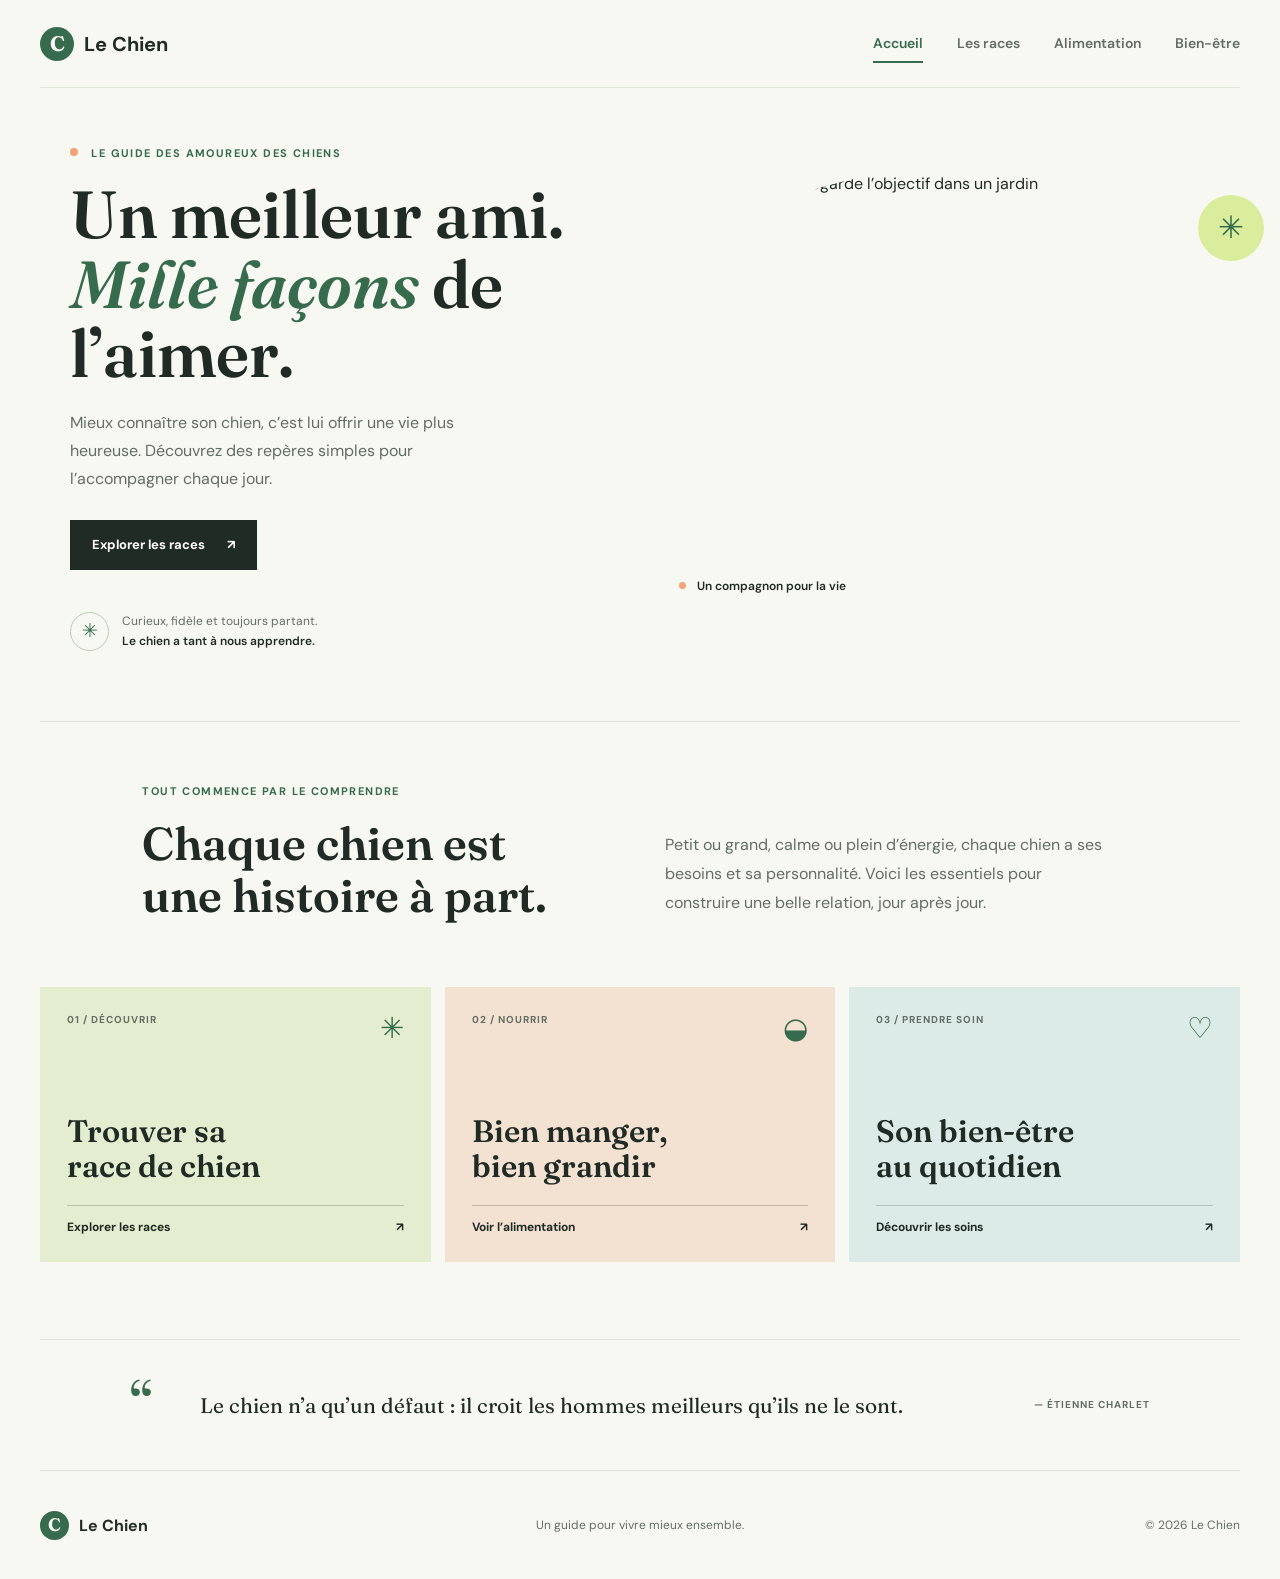
==== chien/index.html @ e468766b "mon premier commit" ====
<!doctype html>
<html lang="fr">
<head>
	<meta charset="utf-8">
	<meta name="viewport" content="width=device-width, initial-scale=1">
	<meta name="description" content="Un guide simple pour mieux comprendre les chiens, choisir une race et prendre soin de son compagnon.">
	<title>Le Chien — mieux comprendre son compagnon</title>
	<link rel="preconnect" href="https://fonts.googleapis.com">
	<link rel="preconnect" href="https://fonts.gstatic.com" crossorigin>
	<link href="https://fonts.googleapis.com/css2?family=DM+Sans:wght@400;500;600;700&family=Fraunces:opsz,wght@9..144,600;9..144,700&display=swap" rel="stylesheet">
	<link rel="stylesheet" href="style.css">
	<script src="script.js" defer></script>
</head>
<body>
	<header class="site-header">
		<a class="wordmark" href="index.html" aria-label="Le Chien, accueil"><span class="mark" aria-hidden="true">C</span> Le Chien</a>
		<button class="menu-toggle" type="button" aria-expanded="false" aria-controls="site-nav" aria-label="Ouvrir le menu"><span></span><span></span></button>
		<nav class="site-nav" id="site-nav" aria-label="Navigation principale">
			<a href="index.html" aria-current="page">Accueil</a>
			<a href="races.html">Les races</a>
			<a href="alimentation.html">Alimentation</a>
			<a href="soins.html">Bien-être</a>
		</nav>
	</header>

	<main>
		<section class="hero home-hero">
			<div class="hero-copy">
				<p class="eyebrow"><span class="eyebrow-dot"></span> Le guide des amoureux des chiens</p>
				<h1>Un meilleur ami.<br><em>Mille façons</em> de l’aimer.</h1>
				<p class="hero-text">Mieux connaître son chien, c’est lui offrir une vie plus heureuse. Découvrez des repères simples pour l’accompagner chaque jour.</p>
				<a class="button button-dark" href="races.html">Explorer les races <span aria-hidden="true">↗</span></a>
				<div class="hero-note"><span class="note-icon" aria-hidden="true">✳</span><span>Curieux, fidèle et toujours partant.<br><strong>Le chien a tant à nous apprendre.</strong></span></div>
			</div>
			<div class="hero-image-wrap">
				<img class="hero-image" src="https://images.unsplash.com/photo-1552053831-71594a27632d?auto=format&fit=crop&w=1200&q=85" alt="Un golden retriever regarde l’objectif dans un jardin">
				<div class="image-caption"><span class="caption-dot"></span> Un compagnon pour la vie</div>
				<span class="hero-sun" aria-hidden="true">✳</span>
			</div>
		</section>

		<section class="intro-band">
			<p class="eyebrow">Tout commence par le comprendre</p>
			<div class="intro-row"><h2>Chaque chien est<br>une histoire à part.</h2><p>Petit ou grand, calme ou plein d’énergie, chaque chien a ses besoins et sa personnalité. Voici les essentiels pour construire une belle relation, jour après jour.</p></div>
		</section>

		<section class="topic-grid" aria-label="Découvrir le guide">
			<a class="topic-card topic-races" href="races.html">
				<span class="topic-number">01 / DÉCOUVRIR</span>
				<span class="topic-icon" aria-hidden="true">✳</span>
				<h3>Trouver sa<br>race de chien</h3>
				<span class="topic-link">Explorer les races <span aria-hidden="true">↗</span></span>
			</a>
			<a class="topic-card topic-food" href="alimentation.html">
				<span class="topic-number">02 / NOURRIR</span>
				<span class="topic-icon" aria-hidden="true">◒</span>
				<h3>Bien manger,<br>bien grandir</h3>
				<span class="topic-link">Voir l’alimentation <span aria-hidden="true">↗</span></span>
			</a>
			<a class="topic-card topic-care" href="soins.html">
				<span class="topic-number">03 / PRENDRE SOIN</span>
				<span class="topic-icon" aria-hidden="true">♡</span>
				<h3>Son bien-être<br>au quotidien</h3>
				<span class="topic-link">Découvrir les soins <span aria-hidden="true">↗</span></span>
			</a>
		</section>

		<section class="quote-strip"><span class="quote-mark" aria-hidden="true">“</span><p>Le chien n’a qu’un défaut : il croit les hommes meilleurs qu’ils ne le sont.</p><span class="quote-credit">— ÉTIENNE CHARLET</span></section>
	</main>

	<footer class="site-footer"><a class="wordmark footer-mark" href="index.html"><span class="mark" aria-hidden="true">C</span> Le Chien</a><p>Un guide pour vivre mieux ensemble.</p><span class="copyright">© <span data-year></span> Le Chien</span></footer>
</body>
</html>
---- chien/style.css ----
:root {
  color-scheme: light;
  --ink: #202b25;
  --muted: #626d65;
  --green: #376b4d;
  --lime: #d9ed9c;
  --paper: #f8f8f2;
  --line: #dfe4d9;
  --orange: #f1a476;
  --serif: "Fraunces", Georgia, serif;
  --sans: "DM Sans", sans-serif;
}

* { box-sizing: border-box; }
html { scroll-behavior: smooth; }
body { margin: 0; background: var(--paper); color: var(--ink); font-family: var(--sans); font-size: 16px; line-height: 1.6; }
img { display: block; max-width: 100%; }
a { color: inherit; text-decoration: none; }
button { font: inherit; }
.site-header { width: min(1280px, calc(100% - 80px)); height: 88px; margin: 0 auto; display: flex; align-items: center; justify-content: space-between; border-bottom: 1px solid var(--line); }
.wordmark { display: inline-flex; align-items: center; gap: 10px; font-weight: 700; font-size: 20px; letter-spacing: 0; }
.mark { display: grid; place-items: center; width: 34px; height: 34px; border-radius: 50%; color: var(--paper); background: var(--green); font-family: var(--serif); font-size: 21px; }
.site-nav { display: flex; align-items: center; gap: 34px; }
.site-nav a { padding: 8px 0; color: var(--muted); font-size: 14px; font-weight: 600; transition: color .2s ease; }
.site-nav a:hover, .site-nav a[aria-current="page"] { color: var(--green); }
.site-nav a[aria-current="page"] { box-shadow: inset 0 -2px var(--green); }
.menu-toggle { display: none; }
.hero, .intro-band, .topic-grid, .quote-strip, .inner-page, .site-footer { width: min(1280px, calc(100% - 80px)); margin-inline: auto; }
.home-hero { min-height: 590px; display: grid; grid-template-columns: 1fr 1.08fr; align-items: center; gap: 52px; padding-block: 58px 70px; }
.hero-copy { padding: 0 0 0 30px; }
.eyebrow { margin: 0 0 19px; color: var(--green); font-size: 11px; line-height: 1.4; font-weight: 700; letter-spacing: 1.4px; text-transform: uppercase; }
.eyebrow-dot, .caption-dot { display: inline-block; width: 8px; height: 8px; margin-right: 9px; border-radius: 50%; background: var(--orange); vertical-align: 1px; }
h1, h2, h3, p { margin-top: 0; }
h1, .intro-row h2, .section-title h2, .closing-band h2 { font-family: var(--serif); font-weight: 600; letter-spacing: 0; }
.hero h1, .page-heading h1 { margin-bottom: 21px; font-size: clamp(52px, 5.2vw, 76px); line-height: 1.04; }
h1 em { color: var(--green); font-weight: 600; }
.hero-text, .page-lead { max-width: 440px; margin-bottom: 27px; color: var(--muted); font-size: 16px; line-height: 1.75; }
.button { display: inline-flex; min-height: 50px; align-items: center; justify-content: center; gap: 22px; padding: 0 21px; border: 1px solid transparent; font-size: 13px; font-weight: 700; transition: background .2s ease, color .2s ease, transform .2s ease; }
.button:hover { transform: translateY(-2px); }
.button-dark { color: white; background: var(--ink); }
.button-dark:hover { background: var(--green); }
.button-outline { border-color: var(--ink); }
.button-outline:hover { color: white; background: var(--ink); }
.hero-note { display: flex; align-items: center; gap: 13px; margin-top: 42px; color: var(--muted); font-size: 12px; line-height: 1.6; }
.hero-note strong { color: var(--ink); font-weight: 600; }
.note-icon { display: grid; width: 39px; height: 39px; place-items: center; border: 1px solid #bdcbb6; border-radius: 50%; color: var(--green); font-size: 19px; }
.hero-image-wrap { position: relative; min-height: 455px; }
.hero-image { width: 100%; height: 455px; object-fit: cover; object-position: center 45%; border-radius: 48% 48% 3px 3px; }
.image-caption { position: absolute; bottom: 20px; left: 20px; padding: 10px 15px; background: var(--paper); font-size: 12px; font-weight: 600; }
.caption-dot { width: 7px; height: 7px; margin-right: 8px; }
.hero-sun { position: absolute; top: 24px; right: -24px; display: grid; width: 66px; height: 66px; place-items: center; border-radius: 50%; background: var(--lime); color: var(--green); font-size: 31px; }
.intro-band { padding: 62px 8% 66px; border-top: 1px solid var(--line); }
.intro-row { display: grid; grid-template-columns: 1fr 1fr; align-items: end; gap: 50px; }
.intro-row h2, .section-title h2, .closing-band h2 { margin-bottom: 0; font-size: 46px; line-height: 1.12; }
.intro-row > p { max-width: 450px; margin: 0 0 4px; color: var(--muted); line-height: 1.8; }
.topic-grid { display: grid; grid-template-columns: repeat(3, 1fr); gap: 14px; padding-bottom: 77px; }
.topic-card { position: relative; display: flex; min-height: 275px; flex-direction: column; align-items: flex-start; padding: 25px 27px; overflow: hidden; transition: transform .2s ease; }
.topic-card:hover { transform: translateY(-4px); }
.topic-races { background: #e4edcf; }
.topic-food { background: #f3e1d1; }
.topic-care { background: #dcebe7; }
.topic-number { color: var(--muted); font-size: 10px; font-weight: 700; letter-spacing: 1px; }
.topic-icon { position: absolute; top: 18px; right: 27px; color: var(--green); font-size: 29px; }
.topic-card h3 { margin: auto 0 22px; font-family: var(--serif); font-size: 31px; line-height: 1.12; font-weight: 600; }
.topic-link { display: flex; width: 100%; justify-content: space-between; padding-top: 12px; border-top: 1px solid #5265504d; font-size: 12px; font-weight: 700; }
.quote-strip { display: grid; grid-template-columns: 52px 1fr auto; align-items: center; gap: 18px; padding: 34px 7%; border-top: 1px solid var(--line); border-bottom: 1px solid var(--line); }
.quote-mark { color: var(--green); font-family: var(--serif); font-size: 62px; line-height: 1; }
.quote-strip p { margin: 0; font-family: var(--serif); font-size: 21px; }
.quote-credit { color: var(--muted); font-size: 10px; font-weight: 700; letter-spacing: 1px; }
.site-footer { display: grid; grid-template-columns: 1fr 1fr 1fr; align-items: center; min-height: 108px; }
.footer-mark { font-size: 16px; }
.footer-mark .mark { width: 29px; height: 29px; font-size: 18px; }
.site-footer > p, .copyright { margin: 0; color: var(--muted); font-size: 12px; }
.site-footer > p { text-align: center; }
.copyright { text-align: right; }
.inner-page { padding-bottom: 70px; }
.page-heading { max-width: 740px; padding: 76px 0 46px 8%; }
.page-heading h1 { margin-bottom: 20px; }
.page-lead { max-width: 550px; margin-bottom: 0; }
.breed-section { padding: 12px 8% 64px; }
.filter-row { display: flex; align-items: center; justify-content: space-between; padding: 17px 0; border-top: 1px solid var(--line); border-bottom: 1px solid var(--line); }
.filter-row > p { margin: 0; font-size: 12px; font-weight: 700; }
.filter-controls { display: flex; gap: 7px; }
.filter-button { min-width: 72px; padding: 7px 13px; border: 1px solid transparent; background: transparent; color: var(--muted); cursor: pointer; font-size: 12px; }
.filter-button:hover, .filter-button.is-active { border-color: var(--green); color: var(--green); }
.filter-button.is-active { background: #e4edcf; }
.breed-grid { display: grid; grid-template-columns: repeat(2, 1fr); gap: 34px 20px; padding-top: 26px; }
.breed-card { min-width: 0; background: #fff; }
.breed-card[hidden] { display: none; }
.breed-card > img { width: 100%; height: 250px; object-fit: cover; }
.breed-info { display: grid; grid-template-columns: 1fr auto; padding: 19px 20px 20px; }
.breed-tag { margin-bottom: 5px; color: var(--green); font-size: 10px; font-weight: 700; letter-spacing: .8px; text-transform: uppercase; }
.breed-info h2 { margin: 0; font-family: var(--serif); font-size: 25px; line-height: 1.2; }
.breed-index { color: #9eaa9b; font-family: var(--serif); font-size: 19px; }
.breed-info > p { grid-column: 1 / -1; max-width: 450px; margin: 13px 0 0; color: var(--muted); font-size: 13px; line-height: 1.7; }
.filter-empty { padding: 30px 0; color: var(--muted); }
.note-band { display: grid; grid-template-columns: 38px 1fr auto; align-items: center; gap: 15px; padding: 24px 8%; background: #e4edcf; }
.note-band > span { color: var(--green); font-size: 27px; }
.note-band p { margin: 0; color: var(--muted); font-size: 13px; }
.note-band strong { color: var(--ink); }
.note-band a, .text-link { color: var(--green); font-size: 12px; font-weight: 700; white-space: nowrap; }
.food-heading { padding-bottom: 36px; }
.feature-split { display: grid; grid-template-columns: 1.1fr .9fr; min-height: 360px; margin: 0 8% 80px; background: #e8efdf; }
.feature-image img { width: 100%; height: 100%; min-height: 360px; object-fit: cover; }
.feature-copy { align-self: center; padding: 40px 10%; }
.feature-copy h2 { margin-bottom: 18px; font-family: var(--serif); font-size: 40px; line-height: 1.1; }
.feature-copy > p:not(.eyebrow) { margin-bottom: 23px; color: var(--muted); font-size: 14px; line-height: 1.8; }
.steps-section { display: grid; grid-template-columns: .7fr 1.3fr; gap: 60px; padding: 0 8% 75px; }
.section-title h2 { font-size: 40px; }
.step-item { display: grid; grid-template-columns: 38px 1fr 35px; align-items: start; gap: 15px; padding: 19px 0; border-top: 1px solid var(--line); }
.step-number { color: var(--green); font-size: 11px; font-weight: 700; }
.step-item h3 { margin: -4px 0 5px; font-family: var(--serif); font-size: 21px; }
.step-item p { max-width: 470px; margin: 0; color: var(--muted); font-size: 13px; line-height: 1.7; }
.step-symbol { color: var(--green); font-size: 23px; text-align: right; }
.warning-band { display: flex; align-items: center; gap: 17px; margin: 0 8%; padding: 22px 25px; background: #f3e1d1; }
.warning-icon { display: grid; width: 31px; height: 31px; flex: 0 0 31px; place-items: center; border: 1px solid #b97043; border-radius: 50%; color: #a3522d; font-weight: 700; }
.warning-band p { margin: 0; color: var(--muted); font-size: 13px; line-height: 1.7; }
.warning-band strong { color: var(--ink); }
.care-heading { padding-bottom: 40px; }
.care-feature { position: relative; height: 430px; margin: 0 8% 65px; overflow: hidden; }
.care-feature::after { position: absolute; inset: 40% 0 0; background: linear-gradient(transparent, #14261fc9); content: ""; }
.care-feature > img { width: 100%; height: 100%; object-fit: cover; object-position: center 48%; }
.care-image-label { position: absolute; z-index: 1; bottom: 29px; left: 34px; color: white; }
.care-image-label span { display: block; margin-bottom: 7px; font-size: 10px; font-weight: 700; letter-spacing: 1.2px; }
.care-image-label strong { font-family: var(--serif); font-size: 32px; font-weight: 600; line-height: 1.1; }
.care-grid { display: grid; grid-template-columns: repeat(4, 1fr); gap: 25px; padding: 0 8% 74px; }
.care-item { padding-top: 15px; border-top: 1px solid var(--line); }
.care-icon { display: block; height: 45px; color: var(--green); font-size: 24px; }
.care-item .eyebrow { margin-bottom: 9px; font-size: 9px; }
.care-item h2 { margin-bottom: 9px; font-family: var(--serif); font-size: 21px; line-height: 1.2; }
.care-item > p:last-child { margin-bottom: 0; color: var(--muted); font-size: 12px; line-height: 1.75; }
.closing-band { display: flex; flex-wrap: wrap; align-items: end; justify-content: space-between; gap: 25px; padding: 38px 8%; background: #dcebe7; }
.closing-band .eyebrow { flex-basis: 100%; margin-bottom: -16px; }
.closing-band h2 { font-size: 39px; }
.closing-links { display: flex; flex-wrap: wrap; gap: 10px; }

@media (max-width: 850px) {
  .site-header, .hero, .intro-band, .topic-grid, .quote-strip, .inner-page, .site-footer { width: min(100% - 40px, 680px); }
  .site-header { height: 72px; }
  .site-nav { gap: 17px; }
  .home-hero { min-height: 0; grid-template-columns: 1fr 1fr; gap: 25px; padding: 50px 0; }
  .hero-copy { padding-left: 0; }
  .hero h1, .page-heading h1 { font-size: 54px; }
  .hero-image-wrap, .hero-image { min-height: 380px; height: 380px; }
  .intro-band { padding-inline: 4%; }
  .topic-card { min-height: 250px; padding: 20px; }
  .topic-card h3 { font-size: 27px; }
  .page-heading { padding-left: 4%; }
  .breed-section, .feature-split, .steps-section, .care-feature, .care-grid { margin-inline: 0; padding-inline: 4%; }
  .feature-split { padding: 0; }
  .warning-band { margin-inline: 4%; }
  .care-feature { height: 360px; }
  .care-grid { grid-template-columns: repeat(2, 1fr); row-gap: 32px; }
  .note-band { padding-inline: 4%; }
}

@media (max-width: 620px) {
  .site-header, .hero, .intro-band, .topic-grid, .quote-strip, .inner-page, .site-footer { width: calc(100% - 36px); }
  .site-header { position: relative; z-index: 5; }
  .menu-toggle { display: flex; width: 42px; height: 42px; flex-direction: column; justify-content: center; gap: 6px; align-items: center; border: 1px solid var(--line); background: transparent; cursor: pointer; }
  .menu-toggle span { width: 17px; height: 1px; background: var(--ink); transition: transform .2s ease; }
  .menu-toggle[aria-expanded="true"] span:first-child { transform: translateY(3.5px) rotate(45deg); }
  .menu-toggle[aria-expanded="true"] span:last-child { transform: translateY(-3.5px) rotate(-45deg); }
  .site-nav { position: absolute; top: 71px; right: 0; left: 0; display: none; flex-direction: column; align-items: stretch; gap: 0; padding: 9px 18px; border: 1px solid var(--line); background: var(--paper); box-shadow: 0 12px 25px #202b2517; }
  .site-nav.is-open { display: flex; }
  .site-nav a { padding: 12px 0; border-bottom: 1px solid var(--line); }
  .site-nav a:last-child { border-bottom: 0; }
  .site-nav a[aria-current="page"] { box-shadow: none; }
  .home-hero { grid-template-columns: 1fr; gap: 35px; padding: 44px 0 48px; }
  .hero h1, .page-heading h1 { font-size: 50px; }
  .hero-text, .page-lead { font-size: 14px; }
  .hero-note { margin-top: 26px; }
  .hero-image-wrap, .hero-image { min-height: 330px; height: 330px; }
  .hero-sun { right: -8px; width: 54px; height: 54px; }
  .intro-band { padding: 43px 0; }
  .intro-row { grid-template-columns: 1fr; gap: 18px; }
  .intro-row h2, .section-title h2 { font-size: 38px; }
  .intro-row > p { font-size: 14px; }
  .topic-grid { grid-template-columns: 1fr; gap: 10px; padding-bottom: 52px; }
  .topic-card { min-height: 210px; }
  .topic-card h3 { font-size: 29px; }
  .quote-strip { grid-template-columns: 35px 1fr; gap: 10px; padding: 25px 3%; }
  .quote-mark { font-size: 48px; }
  .quote-strip p { font-size: 18px; }
  .quote-credit { grid-column: 2; }
  .site-footer { grid-template-columns: 1fr auto; row-gap: 4px; min-height: 100px; }
  .site-footer > p { grid-column: 1; grid-row: 2; text-align: left; }
  .copyright { grid-column: 2; grid-row: 1 / 3; }
  .page-heading { padding: 52px 0 30px; }
  .page-heading h1 { font-size: 48px; }
  .breed-section { padding: 6px 0 44px; }
  .filter-row { align-items: flex-start; flex-direction: column; gap: 10px; }
  .filter-controls { width: 100%; gap: 3px; }
  .filter-button { min-width: 0; flex: 1; padding-inline: 5px; }
  .breed-grid { grid-template-columns: 1fr; gap: 18px; }
  .breed-card > img { height: 235px; }
  .note-band { grid-template-columns: 28px 1fr; padding: 18px; }
  .note-band a { grid-column: 2; }
  .feature-split { grid-template-columns: 1fr; margin: 0 0 54px; padding: 0; }
  .feature-image img { min-height: 250px; height: 250px; }
  .feature-copy { padding: 28px; }
  .feature-copy h2 { font-size: 35px; }
  .steps-section { grid-template-columns: 1fr; gap: 25px; padding: 0 0 48px; }
  .warning-band { align-items: flex-start; margin: 0; padding: 18px; }
  .care-feature { height: 300px; margin: 0 0 43px; padding: 0; }
  .care-image-label { bottom: 20px; left: 20px; }
  .care-image-label strong { font-size: 27px; }
  .care-grid { gap: 28px 16px; padding: 0 0 50px; }
  .care-item h2 { font-size: 19px; }
  .closing-band { align-items: flex-start; padding: 29px 22px; }
  .closing-band h2 { font-size: 34px; }
  .closing-links { width: 100%; }
  .closing-links .button { flex: 1; gap: 10px; padding-inline: 12px; font-size: 11px; }
}

@media (prefers-reduced-motion: reduce) {
  *, *::before, *::after { scroll-behavior: auto !important; transition-duration: .01ms !important; }
}
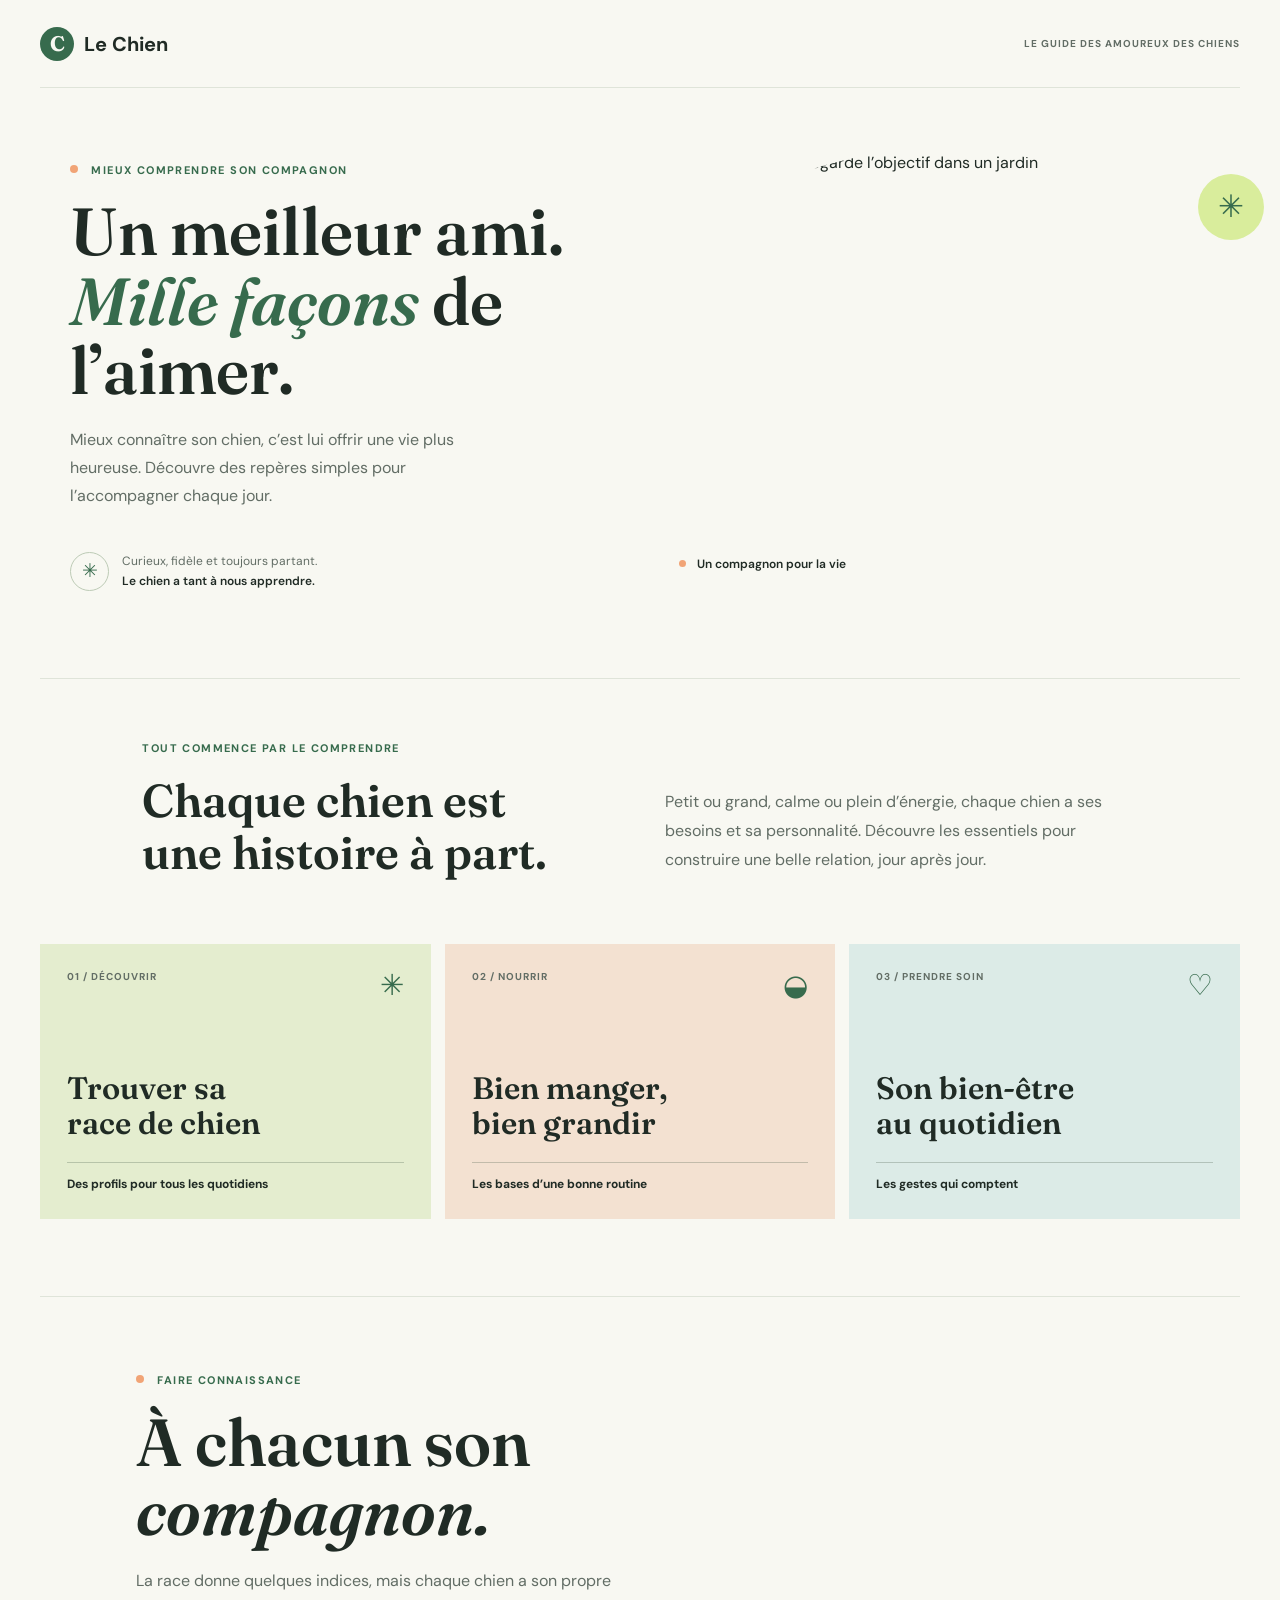
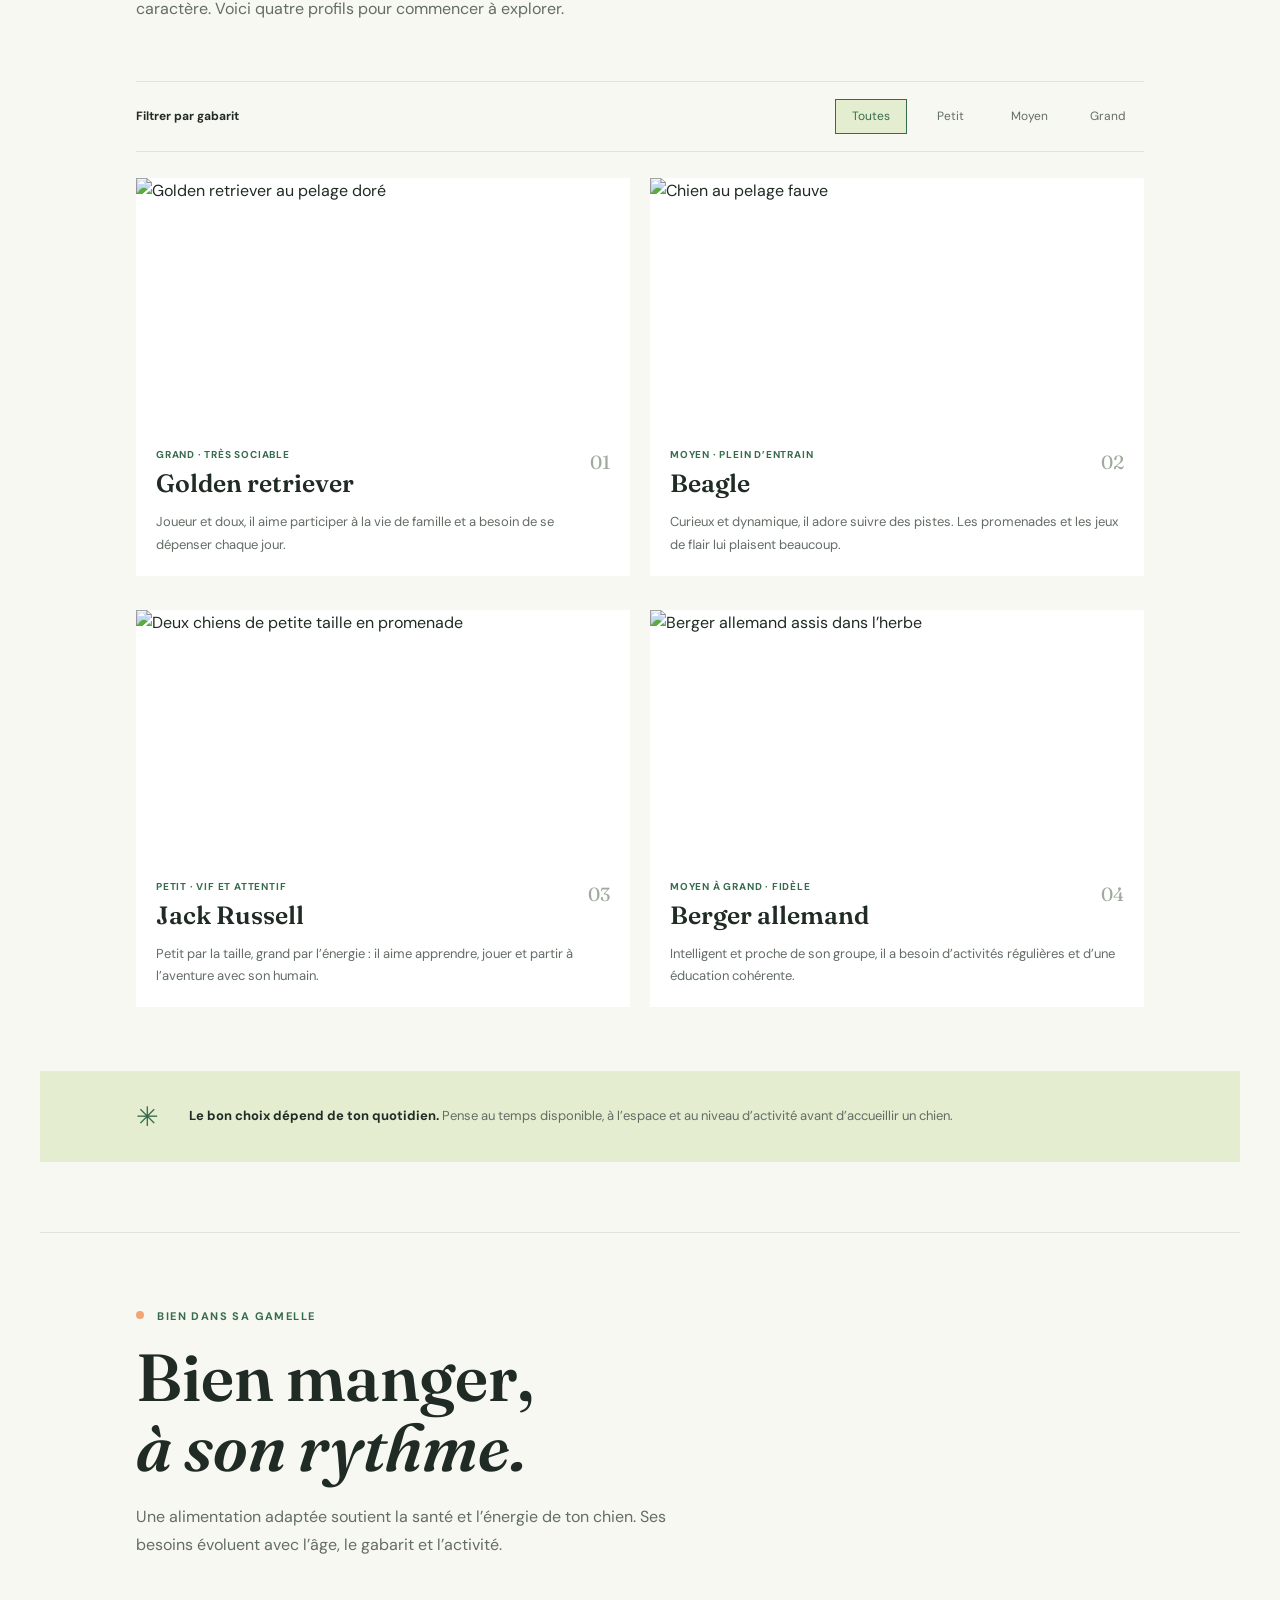
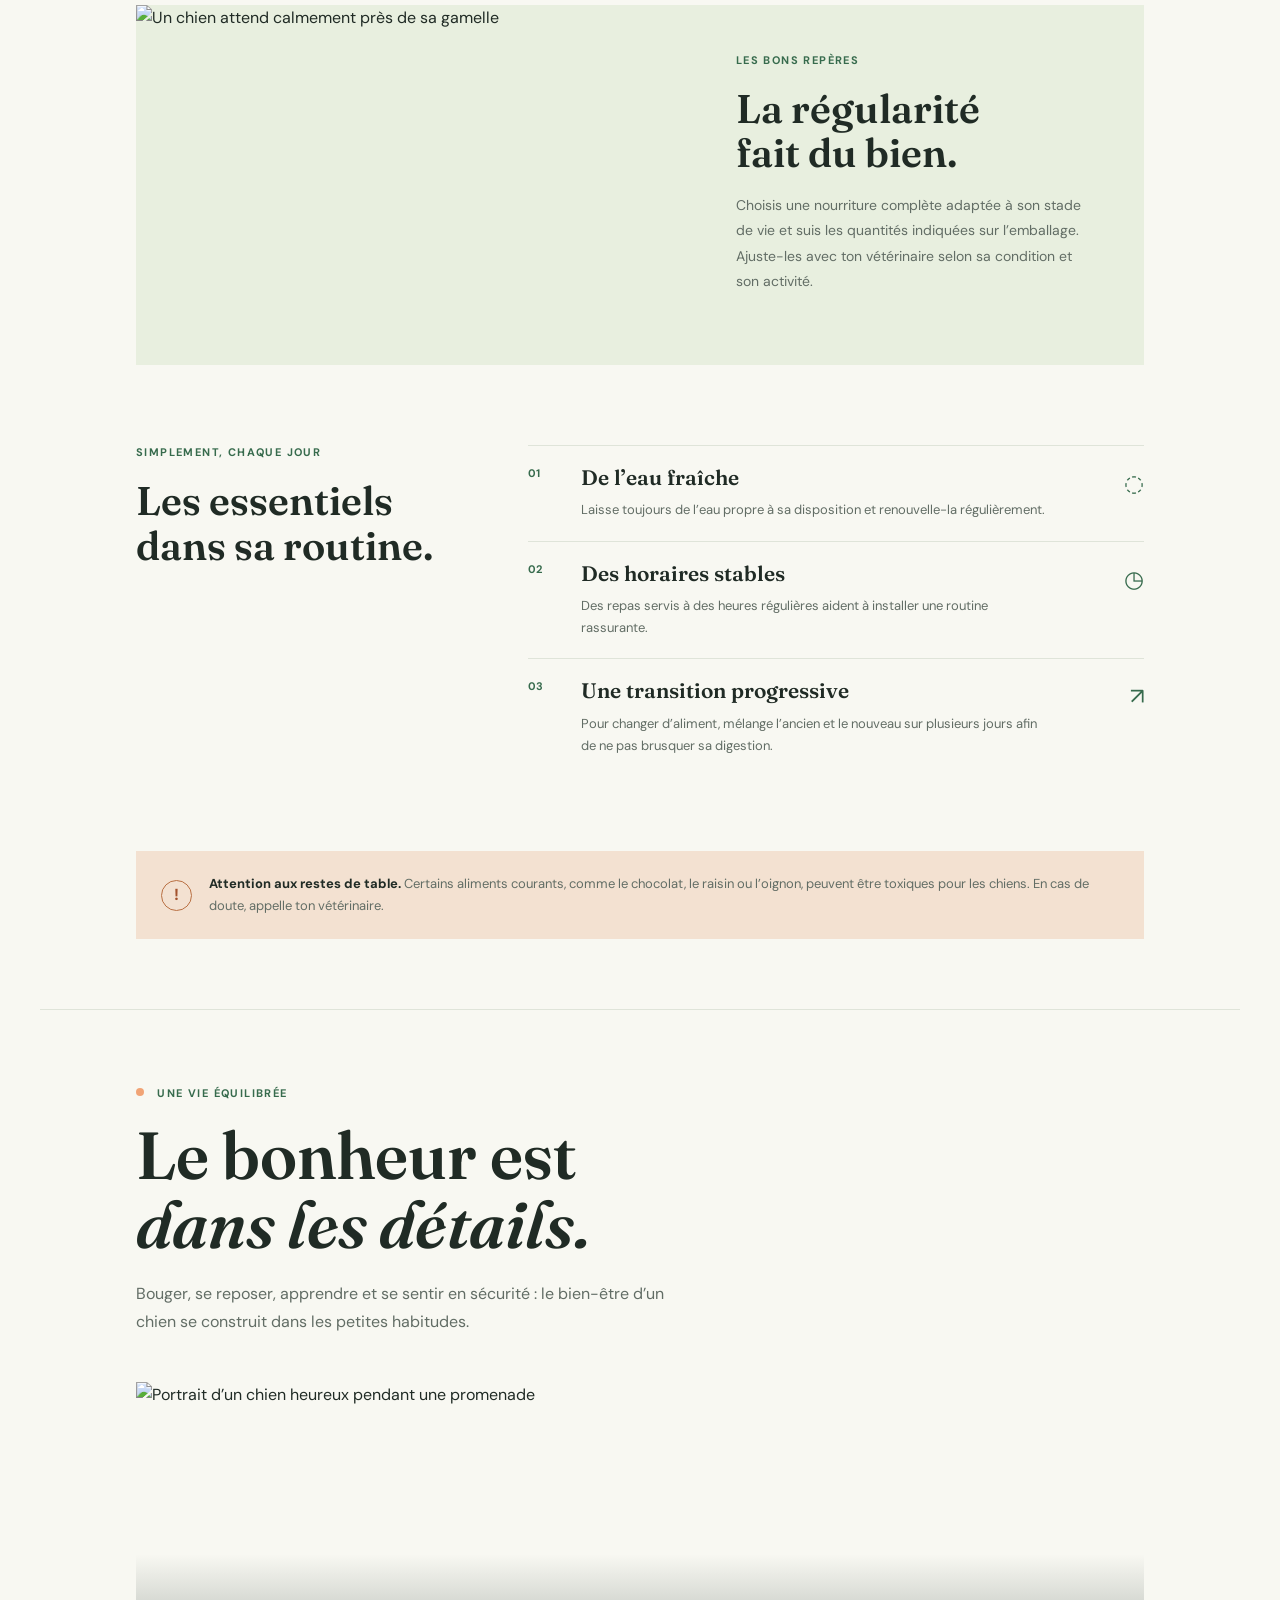
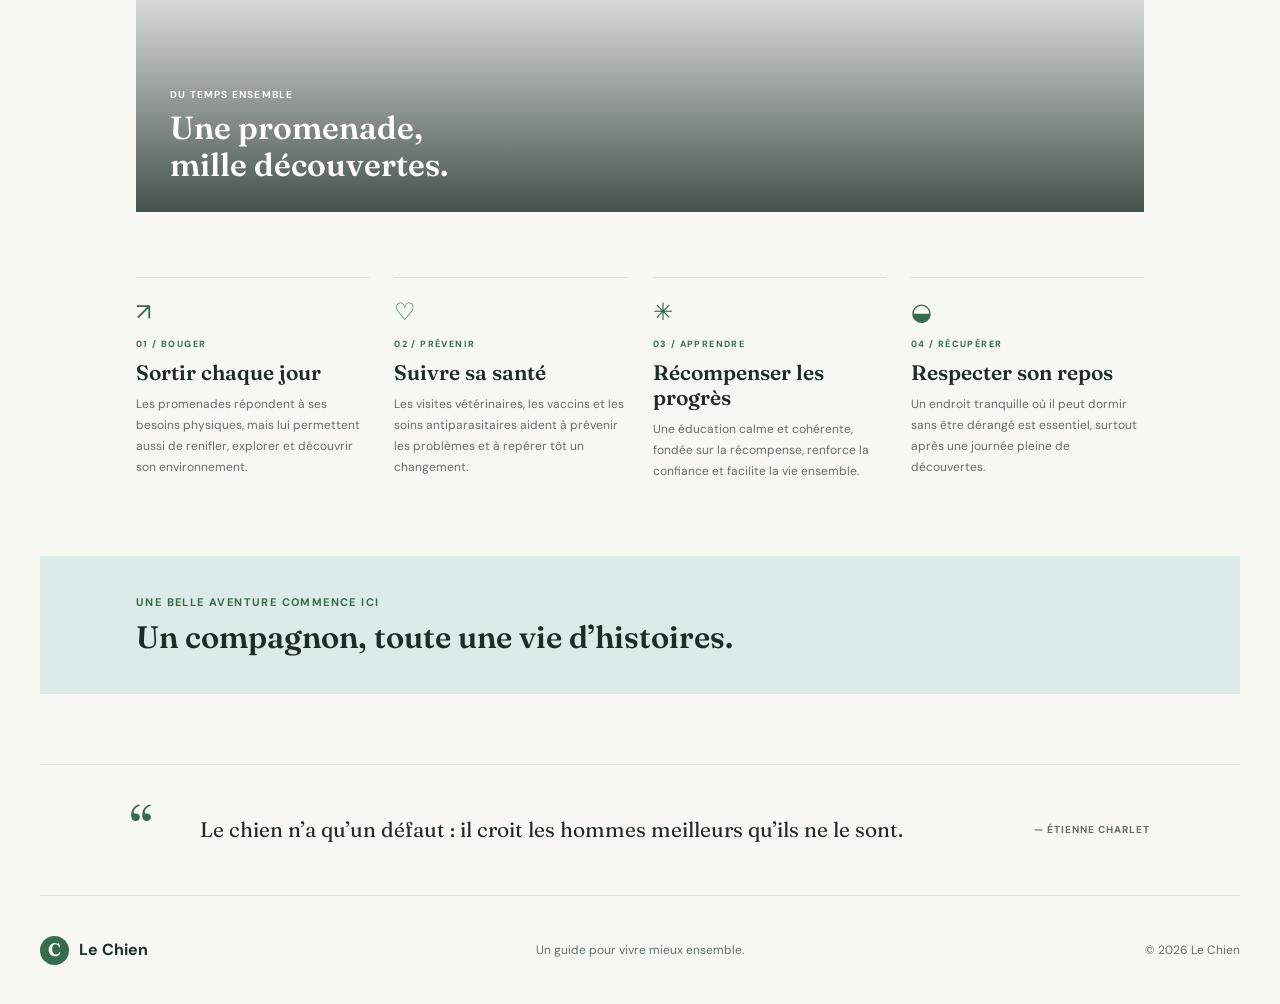
==== commit 5b8c6e11: "mon premier commit" ====
--- a/chien/index.html
+++ b/chien/index.html
@@ -13,23 +13,16 @@
 </head>
 <body>
 	<header class="site-header">
-		<a class="wordmark" href="index.html" aria-label="Le Chien, accueil"><span class="mark" aria-hidden="true">C</span> Le Chien</a>
-		<button class="menu-toggle" type="button" aria-expanded="false" aria-controls="site-nav" aria-label="Ouvrir le menu"><span></span><span></span></button>
-		<nav class="site-nav" id="site-nav" aria-label="Navigation principale">
-			<a href="index.html" aria-current="page">Accueil</a>
-			<a href="races.html">Les races</a>
-			<a href="alimentation.html">Alimentation</a>
-			<a href="soins.html">Bien-être</a>
-		</nav>
+		<div class="wordmark"><span class="mark" aria-hidden="true">C</span> Le Chien</div>
+		<p class="header-note">LE GUIDE DES AMOUREUX DES CHIENS</p>
 	</header>
 
 	<main>
 		<section class="hero home-hero">
 			<div class="hero-copy">
-				<p class="eyebrow"><span class="eyebrow-dot"></span> Le guide des amoureux des chiens</p>
+				<p class="eyebrow"><span class="eyebrow-dot"></span> Mieux comprendre son compagnon</p>
 				<h1>Un meilleur ami.<br><em>Mille façons</em> de l’aimer.</h1>
-				<p class="hero-text">Mieux connaître son chien, c’est lui offrir une vie plus heureuse. Découvrez des repères simples pour l’accompagner chaque jour.</p>
-				<a class="button button-dark" href="races.html">Explorer les races <span aria-hidden="true">↗</span></a>
+				<p class="hero-text">Mieux connaître son chien, c’est lui offrir une vie plus heureuse. Découvre des repères simples pour l’accompagner chaque jour.</p>
 				<div class="hero-note"><span class="note-icon" aria-hidden="true">✳</span><span>Curieux, fidèle et toujours partant.<br><strong>Le chien a tant à nous apprendre.</strong></span></div>
 			</div>
 			<div class="hero-image-wrap">
@@ -41,33 +34,47 @@
 
 		<section class="intro-band">
 			<p class="eyebrow">Tout commence par le comprendre</p>
-			<div class="intro-row"><h2>Chaque chien est<br>une histoire à part.</h2><p>Petit ou grand, calme ou plein d’énergie, chaque chien a ses besoins et sa personnalité. Voici les essentiels pour construire une belle relation, jour après jour.</p></div>
+			<div class="intro-row"><h2>Chaque chien est<br>une histoire à part.</h2><p>Petit ou grand, calme ou plein d’énergie, chaque chien a ses besoins et sa personnalité. Découvre les essentiels pour construire une belle relation, jour après jour.</p></div>
 		</section>
 
-		<section class="topic-grid" aria-label="Découvrir le guide">
-			<a class="topic-card topic-races" href="races.html">
-				<span class="topic-number">01 / DÉCOUVRIR</span>
-				<span class="topic-icon" aria-hidden="true">✳</span>
-				<h3>Trouver sa<br>race de chien</h3>
-				<span class="topic-link">Explorer les races <span aria-hidden="true">↗</span></span>
-			</a>
-			<a class="topic-card topic-food" href="alimentation.html">
-				<span class="topic-number">02 / NOURRIR</span>
-				<span class="topic-icon" aria-hidden="true">◒</span>
-				<h3>Bien manger,<br>bien grandir</h3>
-				<span class="topic-link">Voir l’alimentation <span aria-hidden="true">↗</span></span>
-			</a>
-			<a class="topic-card topic-care" href="soins.html">
-				<span class="topic-number">03 / PRENDRE SOIN</span>
-				<span class="topic-icon" aria-hidden="true">♡</span>
-				<h3>Son bien-être<br>au quotidien</h3>
-				<span class="topic-link">Découvrir les soins <span aria-hidden="true">↗</span></span>
-			</a>
+		<section class="topic-grid" aria-label="Les thèmes du guide">
+			<div class="topic-card topic-races"><span class="topic-number">01 / DÉCOUVRIR</span><span class="topic-icon" aria-hidden="true">✳</span><h3>Trouver sa<br>race de chien</h3><span class="topic-link">Des profils pour tous les quotidiens</span></div>
+			<div class="topic-card topic-food"><span class="topic-number">02 / NOURRIR</span><span class="topic-icon" aria-hidden="true">◒</span><h3>Bien manger,<br>bien grandir</h3><span class="topic-link">Les bases d’une bonne routine</span></div>
+			<div class="topic-card topic-care"><span class="topic-number">03 / PRENDRE SOIN</span><span class="topic-icon" aria-hidden="true">♡</span><h3>Son bien-être<br>au quotidien</h3><span class="topic-link">Les gestes qui comptent</span></div>
+		</section>
+
+		<section class="guide-section races-section">
+			<div class="page-heading"><p class="eyebrow"><span class="eyebrow-dot"></span> Faire connaissance</p><h2>À chacun son<br><em>compagnon.</em></h2><p class="page-lead">La race donne quelques indices, mais chaque chien a son propre caractère. Voici quatre profils pour commencer à explorer.</p></div>
+			<div class="breed-section">
+				<div class="filter-row"><p>Filtrer par gabarit</p><div class="filter-controls" role="group" aria-label="Filtrer les races par taille"><button class="filter-button is-active" type="button" data-filter="all" aria-pressed="true">Toutes</button><button class="filter-button" type="button" data-filter="small" aria-pressed="false">Petit</button><button class="filter-button" type="button" data-filter="medium" aria-pressed="false">Moyen</button><button class="filter-button" type="button" data-filter="large" aria-pressed="false">Grand</button></div></div>
+				<div class="breed-grid">
+					<article class="breed-card" data-size="large"><img src="https://images.unsplash.com/photo-1552053831-71594a27632d?auto=format&fit=crop&w=800&q=85" alt="Golden retriever au pelage doré"><div class="breed-info"><div><p class="breed-tag">Grand · Très sociable</p><h3>Golden retriever</h3></div><span class="breed-index">01</span><p>Joueur et doux, il aime participer à la vie de famille et a besoin de se dépenser chaque jour.</p></div></article>
+					<article class="breed-card" data-size="medium"><img src="https://images.unsplash.com/photo-1517849845537-4d257902454a?auto=format&fit=crop&w=800&q=85" alt="Chien au pelage fauve"><div class="breed-info"><div><p class="breed-tag">Moyen · Plein d’entrain</p><h3>Beagle</h3></div><span class="breed-index">02</span><p>Curieux et dynamique, il adore suivre des pistes. Les promenades et les jeux de flair lui plaisent beaucoup.</p></div></article>
+					<article class="breed-card" data-size="small"><img src="https://images.unsplash.com/photo-1548199973-03cce0bbc87b?auto=format&fit=crop&w=800&q=85" alt="Deux chiens de petite taille en promenade"><div class="breed-info"><div><p class="breed-tag">Petit · Vif et attentif</p><h3>Jack Russell</h3></div><span class="breed-index">03</span><p>Petit par la taille, grand par l’énergie : il aime apprendre, jouer et partir à l’aventure avec son humain.</p></div></article>
+					<article class="breed-card" data-size="medium"><img src="https://images.unsplash.com/photo-1589941013453-ec89f33b5e95?auto=format&fit=crop&w=800&q=85" alt="Berger allemand assis dans l’herbe"><div class="breed-info"><div><p class="breed-tag">Moyen à grand · Fidèle</p><h3>Berger allemand</h3></div><span class="breed-index">04</span><p>Intelligent et proche de son groupe, il a besoin d’activités régulières et d’une éducation cohérente.</p></div></article>
+				</div>
+				<p class="filter-empty" hidden>Aucune race ne correspond à ce filtre.</p>
+			</div>
+			<aside class="note-band"><span aria-hidden="true">✳</span><p><strong>Le bon choix dépend de ton quotidien.</strong> Pense au temps disponible, à l’espace et au niveau d’activité avant d’accueillir un chien.</p></aside>
+		</section>
+
+		<section class="guide-section food-section">
+			<div class="page-heading"><p class="eyebrow"><span class="eyebrow-dot"></span> Bien dans sa gamelle</p><h2>Bien manger,<br><em>à son rythme.</em></h2><p class="page-lead">Une alimentation adaptée soutient la santé et l’énergie de ton chien. Ses besoins évoluent avec l’âge, le gabarit et l’activité.</p></div>
+			<div class="feature-split"><div class="feature-image"><img src="https://images.unsplash.com/photo-1582798358481-d199fb7347bb?auto=format&fit=crop&w=1100&q=85" alt="Un chien attend calmement près de sa gamelle"></div><div class="feature-copy"><p class="eyebrow">Les bons repères</p><h3>La régularité<br>fait du bien.</h3><p>Choisis une nourriture complète adaptée à son stade de vie et suis les quantités indiquées sur l’emballage. Ajuste-les avec ton vétérinaire selon sa condition et son activité.</p></div></div>
+			<div class="steps-section"><div class="section-title"><p class="eyebrow">Simplement, chaque jour</p><h3>Les essentiels<br>dans sa routine.</h3></div><div class="steps-list"><article class="step-item"><span class="step-number">01</span><div><h4>De l’eau fraîche</h4><p>Laisse toujours de l’eau propre à sa disposition et renouvelle-la régulièrement.</p></div><span class="step-symbol" aria-hidden="true">◌</span></article><article class="step-item"><span class="step-number">02</span><div><h4>Des horaires stables</h4><p>Des repas servis à des heures régulières aident à installer une routine rassurante.</p></div><span class="step-symbol" aria-hidden="true">◷</span></article><article class="step-item"><span class="step-number">03</span><div><h4>Une transition progressive</h4><p>Pour changer d’aliment, mélange l’ancien et le nouveau sur plusieurs jours afin de ne pas brusquer sa digestion.</p></div><span class="step-symbol" aria-hidden="true">↗</span></article></div></div>
+			<aside class="warning-band"><span class="warning-icon" aria-hidden="true">!</span><p><strong>Attention aux restes de table.</strong> Certains aliments courants, comme le chocolat, le raisin ou l’oignon, peuvent être toxiques pour les chiens. En cas de doute, appelle ton vétérinaire.</p></aside>
+		</section>
+
+		<section class="guide-section care-section">
+			<div class="page-heading"><p class="eyebrow"><span class="eyebrow-dot"></span> Une vie équilibrée</p><h2>Le bonheur est<br><em>dans les détails.</em></h2><p class="page-lead">Bouger, se reposer, apprendre et se sentir en sécurité : le bien-être d’un chien se construit dans les petites habitudes.</p></div>
+			<div class="care-feature"><img src="https://images.unsplash.com/photo-1543466835-00a7907e9de1?auto=format&fit=crop&w=1500&q=85" alt="Portrait d’un chien heureux pendant une promenade"><div class="care-image-label"><span>DU TEMPS ENSEMBLE</span><strong>Une promenade,<br>mille découvertes.</strong></div></div>
+			<div class="care-grid"><article class="care-item"><span class="care-icon" aria-hidden="true">↗</span><p class="eyebrow">01 / BOUGER</p><h3>Sortir chaque jour</h3><p>Les promenades répondent à ses besoins physiques, mais lui permettent aussi de renifler, explorer et découvrir son environnement.</p></article><article class="care-item"><span class="care-icon" aria-hidden="true">♡</span><p class="eyebrow">02 / PRÉVENIR</p><h3>Suivre sa santé</h3><p>Les visites vétérinaires, les vaccins et les soins antiparasitaires aident à prévenir les problèmes et à repérer tôt un changement.</p></article><article class="care-item"><span class="care-icon" aria-hidden="true">✳</span><p class="eyebrow">03 / APPRENDRE</p><h3>Récompenser les progrès</h3><p>Une éducation calme et cohérente, fondée sur la récompense, renforce la confiance et facilite la vie ensemble.</p></article><article class="care-item"><span class="care-icon" aria-hidden="true">◒</span><p class="eyebrow">04 / RÉCUPÉRER</p><h3>Respecter son repos</h3><p>Un endroit tranquille où il peut dormir sans être dérangé est essentiel, surtout après une journée pleine de découvertes.</p></article></div>
+			<div class="closing-band"><p class="eyebrow">Une belle aventure commence ici</p><h3>Un compagnon, toute une vie d’histoires.</h3></div>
 		</section>
 
 		<section class="quote-strip"><span class="quote-mark" aria-hidden="true">“</span><p>Le chien n’a qu’un défaut : il croit les hommes meilleurs qu’ils ne le sont.</p><span class="quote-credit">— ÉTIENNE CHARLET</span></section>
 	</main>
 
-	<footer class="site-footer"><a class="wordmark footer-mark" href="index.html"><span class="mark" aria-hidden="true">C</span> Le Chien</a><p>Un guide pour vivre mieux ensemble.</p><span class="copyright">© <span data-year></span> Le Chien</span></footer>
+	<footer class="site-footer"><div class="wordmark footer-mark"><span class="mark" aria-hidden="true">C</span> Le Chien</div><p>Un guide pour vivre mieux ensemble.</p><span class="copyright">© <span data-year></span> Le Chien</span></footer>
 </body>
-</html>
+</html>
--- a/chien/style.css
+++ b/chien/style.css
@@ -25,14 +25,15 @@
 .site-nav a:hover, .site-nav a[aria-current="page"] { color: var(--green); }
 .site-nav a[aria-current="page"] { box-shadow: inset 0 -2px var(--green); }
 .menu-toggle { display: none; }
-.hero, .intro-band, .topic-grid, .quote-strip, .inner-page, .site-footer { width: min(1280px, calc(100% - 80px)); margin-inline: auto; }
+.hero, .intro-band, .topic-grid, .quote-strip, .inner-page, .guide-section, .site-footer { width: min(1280px, calc(100% - 80px)); margin-inline: auto; }
+.header-note { margin: 0; color: var(--muted); font-size: 10px; font-weight: 700; letter-spacing: 1px; }
 .home-hero { min-height: 590px; display: grid; grid-template-columns: 1fr 1.08fr; align-items: center; gap: 52px; padding-block: 58px 70px; }
 .hero-copy { padding: 0 0 0 30px; }
 .eyebrow { margin: 0 0 19px; color: var(--green); font-size: 11px; line-height: 1.4; font-weight: 700; letter-spacing: 1.4px; text-transform: uppercase; }
 .eyebrow-dot, .caption-dot { display: inline-block; width: 8px; height: 8px; margin-right: 9px; border-radius: 50%; background: var(--orange); vertical-align: 1px; }
 h1, h2, h3, p { margin-top: 0; }
 h1, .intro-row h2, .section-title h2, .closing-band h2 { font-family: var(--serif); font-weight: 600; letter-spacing: 0; }
-.hero h1, .page-heading h1 { margin-bottom: 21px; font-size: clamp(52px, 5.2vw, 76px); line-height: 1.04; }
+.hero h1, .page-heading h1, .page-heading h2 { margin-bottom: 21px; font-family: var(--serif); font-size: clamp(52px, 5.2vw, 76px); font-weight: 600; line-height: 1.04; }
 h1 em { color: var(--green); font-weight: 600; }
 .hero-text, .page-lead { max-width: 440px; margin-bottom: 27px; color: var(--muted); font-size: 16px; line-height: 1.75; }
 .button { display: inline-flex; min-height: 50px; align-items: center; justify-content: center; gap: 22px; padding: 0 21px; border: 1px solid transparent; font-size: 13px; font-weight: 700; transition: background .2s ease, color .2s ease, transform .2s ease; }
@@ -74,6 +75,7 @@
 .site-footer > p { text-align: center; }
 .copyright { text-align: right; }
 .inner-page { padding-bottom: 70px; }
+.guide-section { padding-bottom: 70px; border-top: 1px solid var(--line); }
 .page-heading { max-width: 740px; padding: 76px 0 46px 8%; }
 .page-heading h1 { margin-bottom: 20px; }
 .page-lead { max-width: 550px; margin-bottom: 0; }
@@ -90,7 +92,7 @@
 .breed-card > img { width: 100%; height: 250px; object-fit: cover; }
 .breed-info { display: grid; grid-template-columns: 1fr auto; padding: 19px 20px 20px; }
 .breed-tag { margin-bottom: 5px; color: var(--green); font-size: 10px; font-weight: 700; letter-spacing: .8px; text-transform: uppercase; }
-.breed-info h2 { margin: 0; font-family: var(--serif); font-size: 25px; line-height: 1.2; }
+.breed-info h2, .breed-info h3 { margin: 0; font-family: var(--serif); font-size: 25px; font-weight: 600; line-height: 1.2; }
 .breed-index { color: #9eaa9b; font-family: var(--serif); font-size: 19px; }
 .breed-info > p { grid-column: 1 / -1; max-width: 450px; margin: 13px 0 0; color: var(--muted); font-size: 13px; line-height: 1.7; }
 .filter-empty { padding: 30px 0; color: var(--muted); }
@@ -103,13 +105,13 @@
 .feature-split { display: grid; grid-template-columns: 1.1fr .9fr; min-height: 360px; margin: 0 8% 80px; background: #e8efdf; }
 .feature-image img { width: 100%; height: 100%; min-height: 360px; object-fit: cover; }
 .feature-copy { align-self: center; padding: 40px 10%; }
-.feature-copy h2 { margin-bottom: 18px; font-family: var(--serif); font-size: 40px; line-height: 1.1; }
+.feature-copy h2, .feature-copy h3 { margin-bottom: 18px; font-family: var(--serif); font-size: 40px; font-weight: 600; line-height: 1.1; }
 .feature-copy > p:not(.eyebrow) { margin-bottom: 23px; color: var(--muted); font-size: 14px; line-height: 1.8; }
 .steps-section { display: grid; grid-template-columns: .7fr 1.3fr; gap: 60px; padding: 0 8% 75px; }
-.section-title h2 { font-size: 40px; }
+.section-title h2, .section-title h3 { font-family: var(--serif); font-size: 40px; font-weight: 600; line-height: 1.12; }
 .step-item { display: grid; grid-template-columns: 38px 1fr 35px; align-items: start; gap: 15px; padding: 19px 0; border-top: 1px solid var(--line); }
 .step-number { color: var(--green); font-size: 11px; font-weight: 700; }
-.step-item h3 { margin: -4px 0 5px; font-family: var(--serif); font-size: 21px; }
+.step-item h3, .step-item h4 { margin: -4px 0 5px; font-family: var(--serif); font-size: 21px; font-weight: 600; }
 .step-item p { max-width: 470px; margin: 0; color: var(--muted); font-size: 13px; line-height: 1.7; }
 .step-symbol { color: var(--green); font-size: 23px; text-align: right; }
 .warning-band { display: flex; align-items: center; gap: 17px; margin: 0 8%; padding: 22px 25px; background: #f3e1d1; }
@@ -127,20 +129,21 @@
 .care-item { padding-top: 15px; border-top: 1px solid var(--line); }
 .care-icon { display: block; height: 45px; color: var(--green); font-size: 24px; }
 .care-item .eyebrow { margin-bottom: 9px; font-size: 9px; }
-.care-item h2 { margin-bottom: 9px; font-family: var(--serif); font-size: 21px; line-height: 1.2; }
+.care-item h2, .care-item h3 { margin-bottom: 9px; font-family: var(--serif); font-size: 21px; font-weight: 600; line-height: 1.2; }
 .care-item > p:last-child { margin-bottom: 0; color: var(--muted); font-size: 12px; line-height: 1.75; }
 .closing-band { display: flex; flex-wrap: wrap; align-items: end; justify-content: space-between; gap: 25px; padding: 38px 8%; background: #dcebe7; }
 .closing-band .eyebrow { flex-basis: 100%; margin-bottom: -16px; }
 .closing-band h2 { font-size: 39px; }
+.closing-band h3 { margin: 0; font-family: var(--serif); font-size: 31px; font-weight: 600; line-height: 1.2; }
 .closing-links { display: flex; flex-wrap: wrap; gap: 10px; }
 
 @media (max-width: 850px) {
-  .site-header, .hero, .intro-band, .topic-grid, .quote-strip, .inner-page, .site-footer { width: min(100% - 40px, 680px); }
+  .site-header, .hero, .intro-band, .topic-grid, .quote-strip, .inner-page, .guide-section, .site-footer { width: min(100% - 40px, 680px); }
   .site-header { height: 72px; }
   .site-nav { gap: 17px; }
   .home-hero { min-height: 0; grid-template-columns: 1fr 1fr; gap: 25px; padding: 50px 0; }
   .hero-copy { padding-left: 0; }
-  .hero h1, .page-heading h1 { font-size: 54px; }
+  .hero h1, .page-heading h1, .page-heading h2 { font-size: 54px; }
   .hero-image-wrap, .hero-image { min-height: 380px; height: 380px; }
   .intro-band { padding-inline: 4%; }
   .topic-card { min-height: 250px; padding: 20px; }
@@ -155,7 +158,7 @@
 }
 
 @media (max-width: 620px) {
-  .site-header, .hero, .intro-band, .topic-grid, .quote-strip, .inner-page, .site-footer { width: calc(100% - 36px); }
+  .site-header, .hero, .intro-band, .topic-grid, .quote-strip, .inner-page, .guide-section, .site-footer { width: calc(100% - 36px); }
   .site-header { position: relative; z-index: 5; }
   .menu-toggle { display: flex; width: 42px; height: 42px; flex-direction: column; justify-content: center; gap: 6px; align-items: center; border: 1px solid var(--line); background: transparent; cursor: pointer; }
   .menu-toggle span { width: 17px; height: 1px; background: var(--ink); transition: transform .2s ease; }
@@ -167,14 +170,14 @@
   .site-nav a:last-child { border-bottom: 0; }
   .site-nav a[aria-current="page"] { box-shadow: none; }
   .home-hero { grid-template-columns: 1fr; gap: 35px; padding: 44px 0 48px; }
-  .hero h1, .page-heading h1 { font-size: 50px; }
+  .hero h1, .page-heading h1, .page-heading h2 { font-size: 50px; }
   .hero-text, .page-lead { font-size: 14px; }
   .hero-note { margin-top: 26px; }
   .hero-image-wrap, .hero-image { min-height: 330px; height: 330px; }
   .hero-sun { right: -8px; width: 54px; height: 54px; }
   .intro-band { padding: 43px 0; }
   .intro-row { grid-template-columns: 1fr; gap: 18px; }
-  .intro-row h2, .section-title h2 { font-size: 38px; }
+  .intro-row h2, .section-title h2, .section-title h3 { font-size: 38px; }
   .intro-row > p { font-size: 14px; }
   .topic-grid { grid-template-columns: 1fr; gap: 10px; padding-bottom: 52px; }
   .topic-card { min-height: 210px; }
@@ -187,7 +190,7 @@
   .site-footer > p { grid-column: 1; grid-row: 2; text-align: left; }
   .copyright { grid-column: 2; grid-row: 1 / 3; }
   .page-heading { padding: 52px 0 30px; }
-  .page-heading h1 { font-size: 48px; }
+  .page-heading h1, .page-heading h2 { font-size: 48px; }
   .breed-section { padding: 6px 0 44px; }
   .filter-row { align-items: flex-start; flex-direction: column; gap: 10px; }
   .filter-controls { width: 100%; gap: 3px; }
@@ -199,16 +202,17 @@
   .feature-split { grid-template-columns: 1fr; margin: 0 0 54px; padding: 0; }
   .feature-image img { min-height: 250px; height: 250px; }
   .feature-copy { padding: 28px; }
-  .feature-copy h2 { font-size: 35px; }
+  .feature-copy h2, .feature-copy h3 { font-size: 35px; }
   .steps-section { grid-template-columns: 1fr; gap: 25px; padding: 0 0 48px; }
   .warning-band { align-items: flex-start; margin: 0; padding: 18px; }
   .care-feature { height: 300px; margin: 0 0 43px; padding: 0; }
   .care-image-label { bottom: 20px; left: 20px; }
   .care-image-label strong { font-size: 27px; }
   .care-grid { gap: 28px 16px; padding: 0 0 50px; }
-  .care-item h2 { font-size: 19px; }
+  .care-item h2, .care-item h3 { font-size: 19px; }
   .closing-band { align-items: flex-start; padding: 29px 22px; }
   .closing-band h2 { font-size: 34px; }
+  .closing-band h3 { font-size: 27px; }
   .closing-links { width: 100%; }
   .closing-links .button { flex: 1; gap: 10px; padding-inline: 12px; font-size: 11px; }
 }
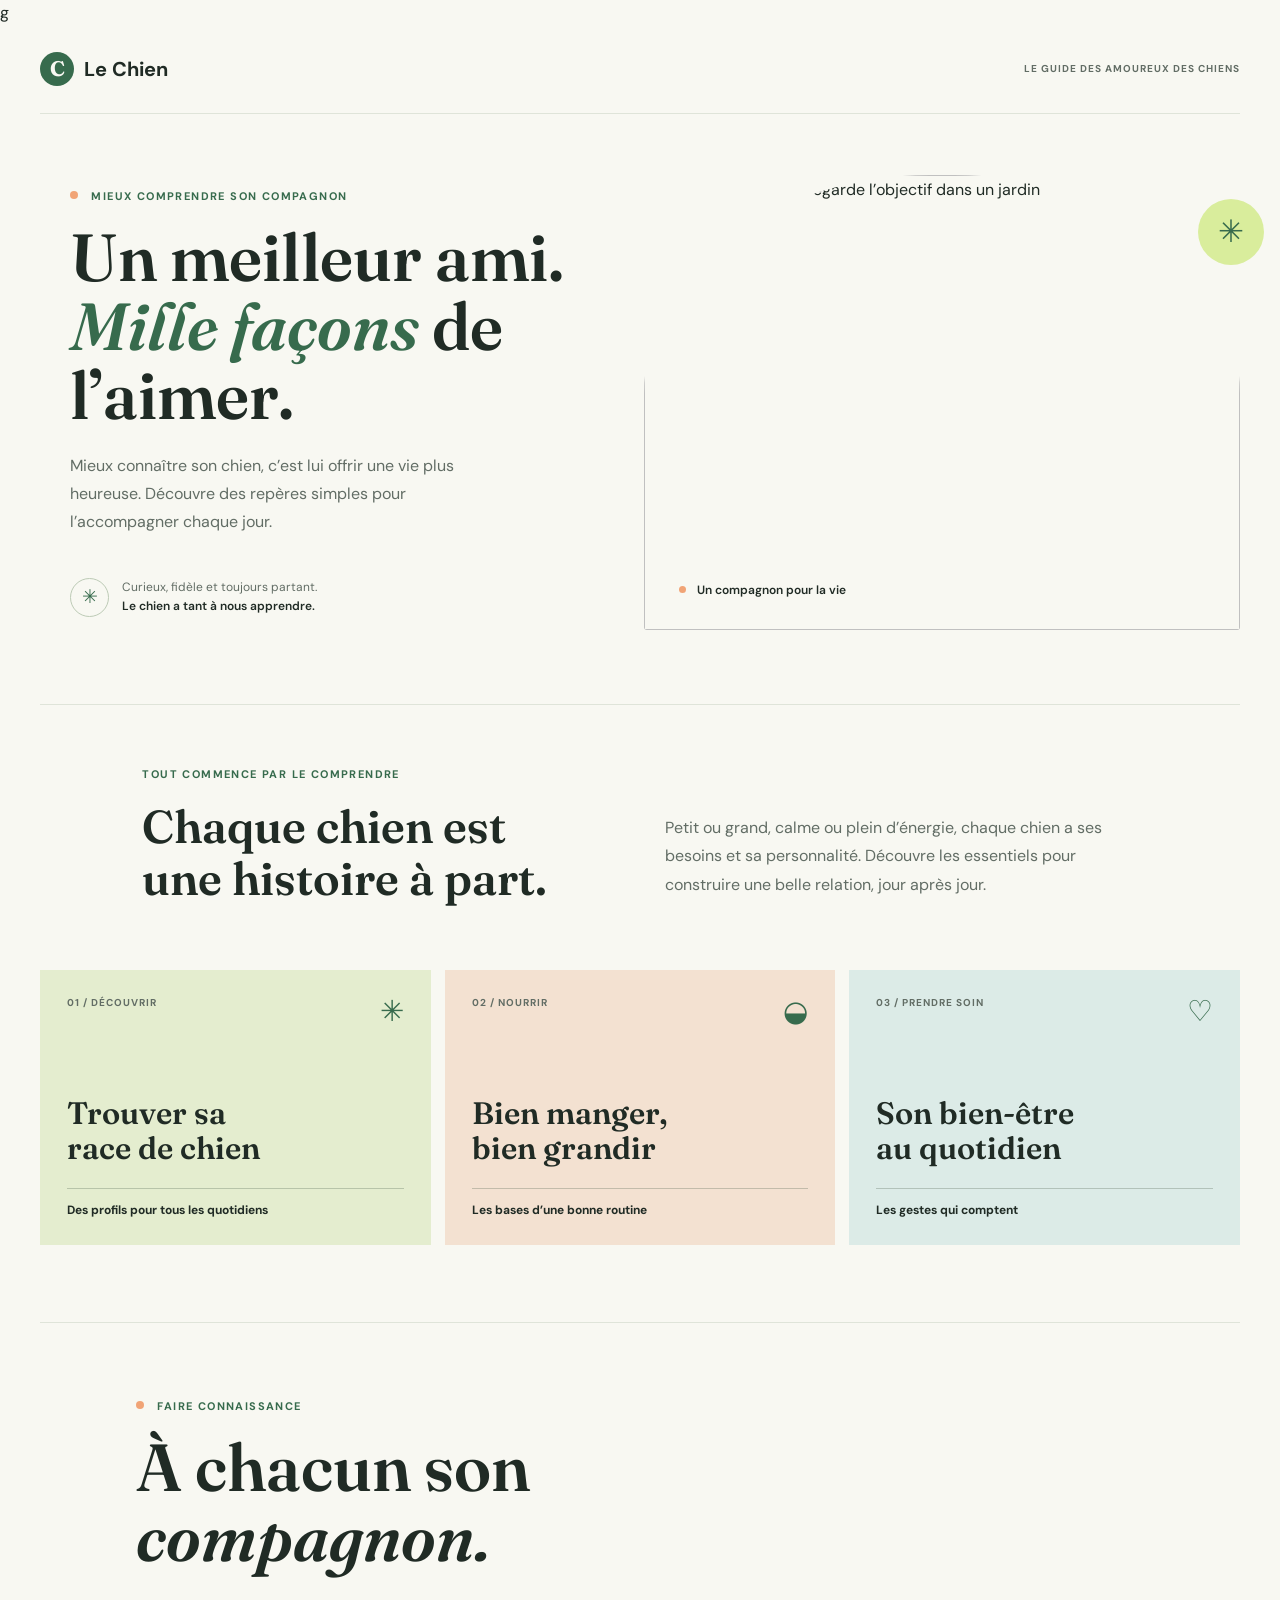
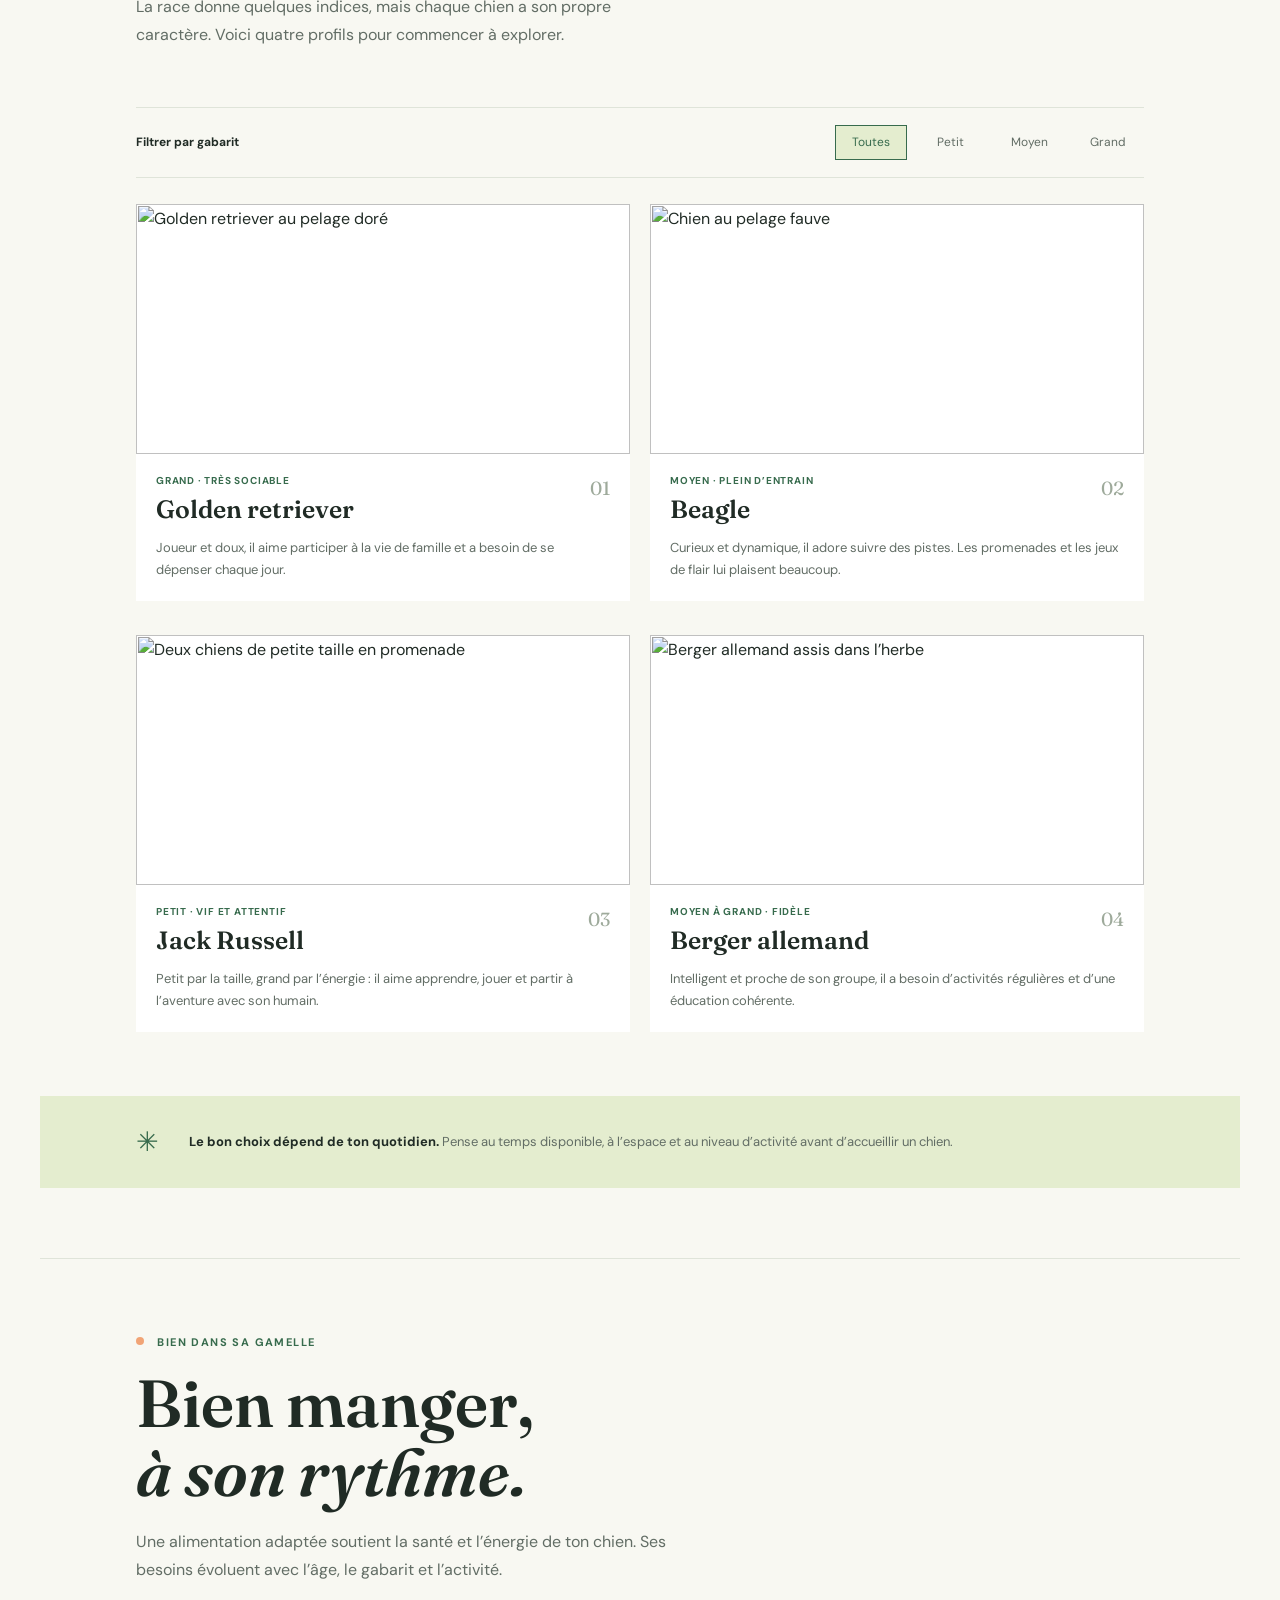
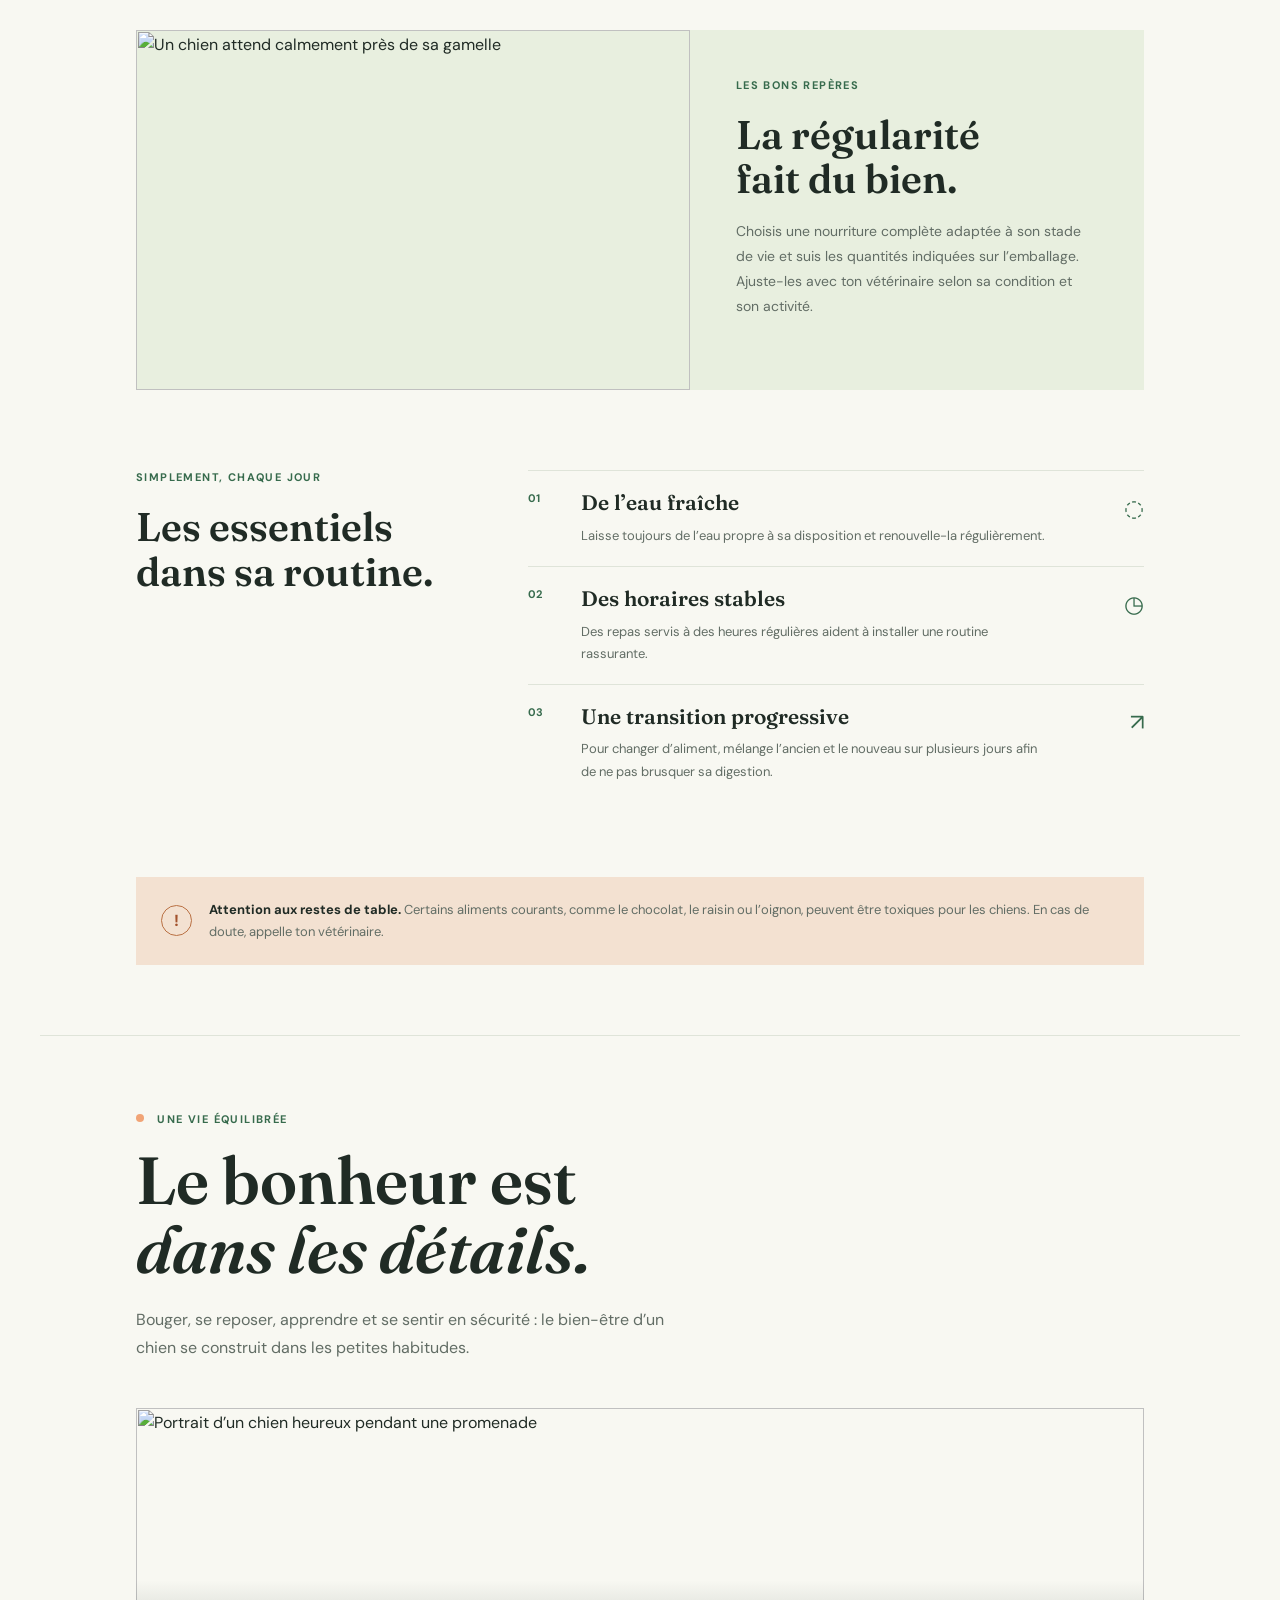
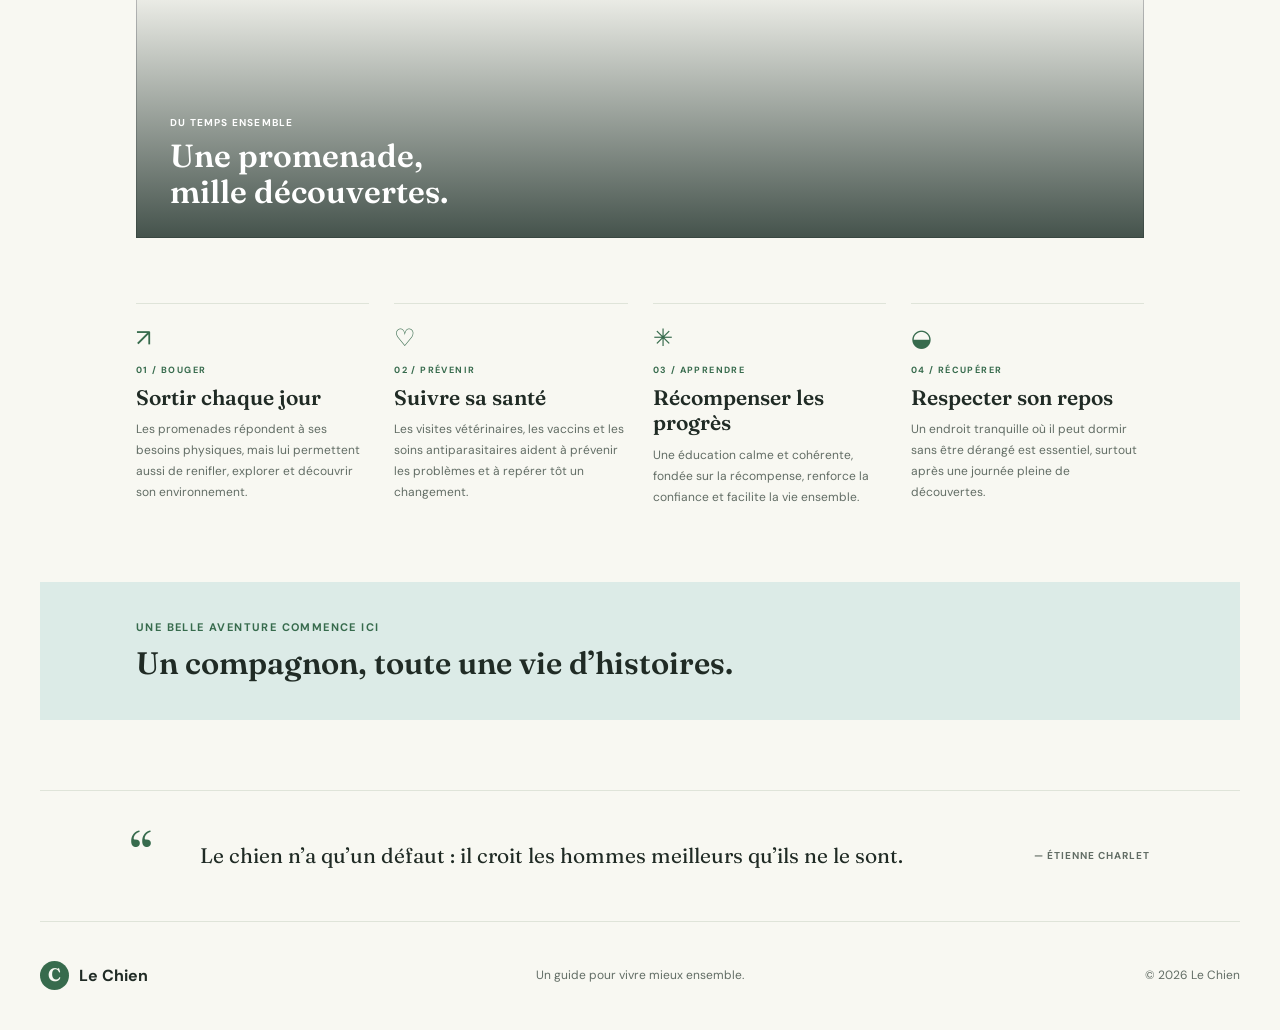
==== commit 070a8fe6: "mon premier commit" ====
--- a/chien/index.html
+++ b/chien/index.html
@@ -1,4 +1,4 @@
-<!doctype html>
+g<!doctype html>
 <html lang="fr">
 <head>
 	<meta charset="utf-8">
